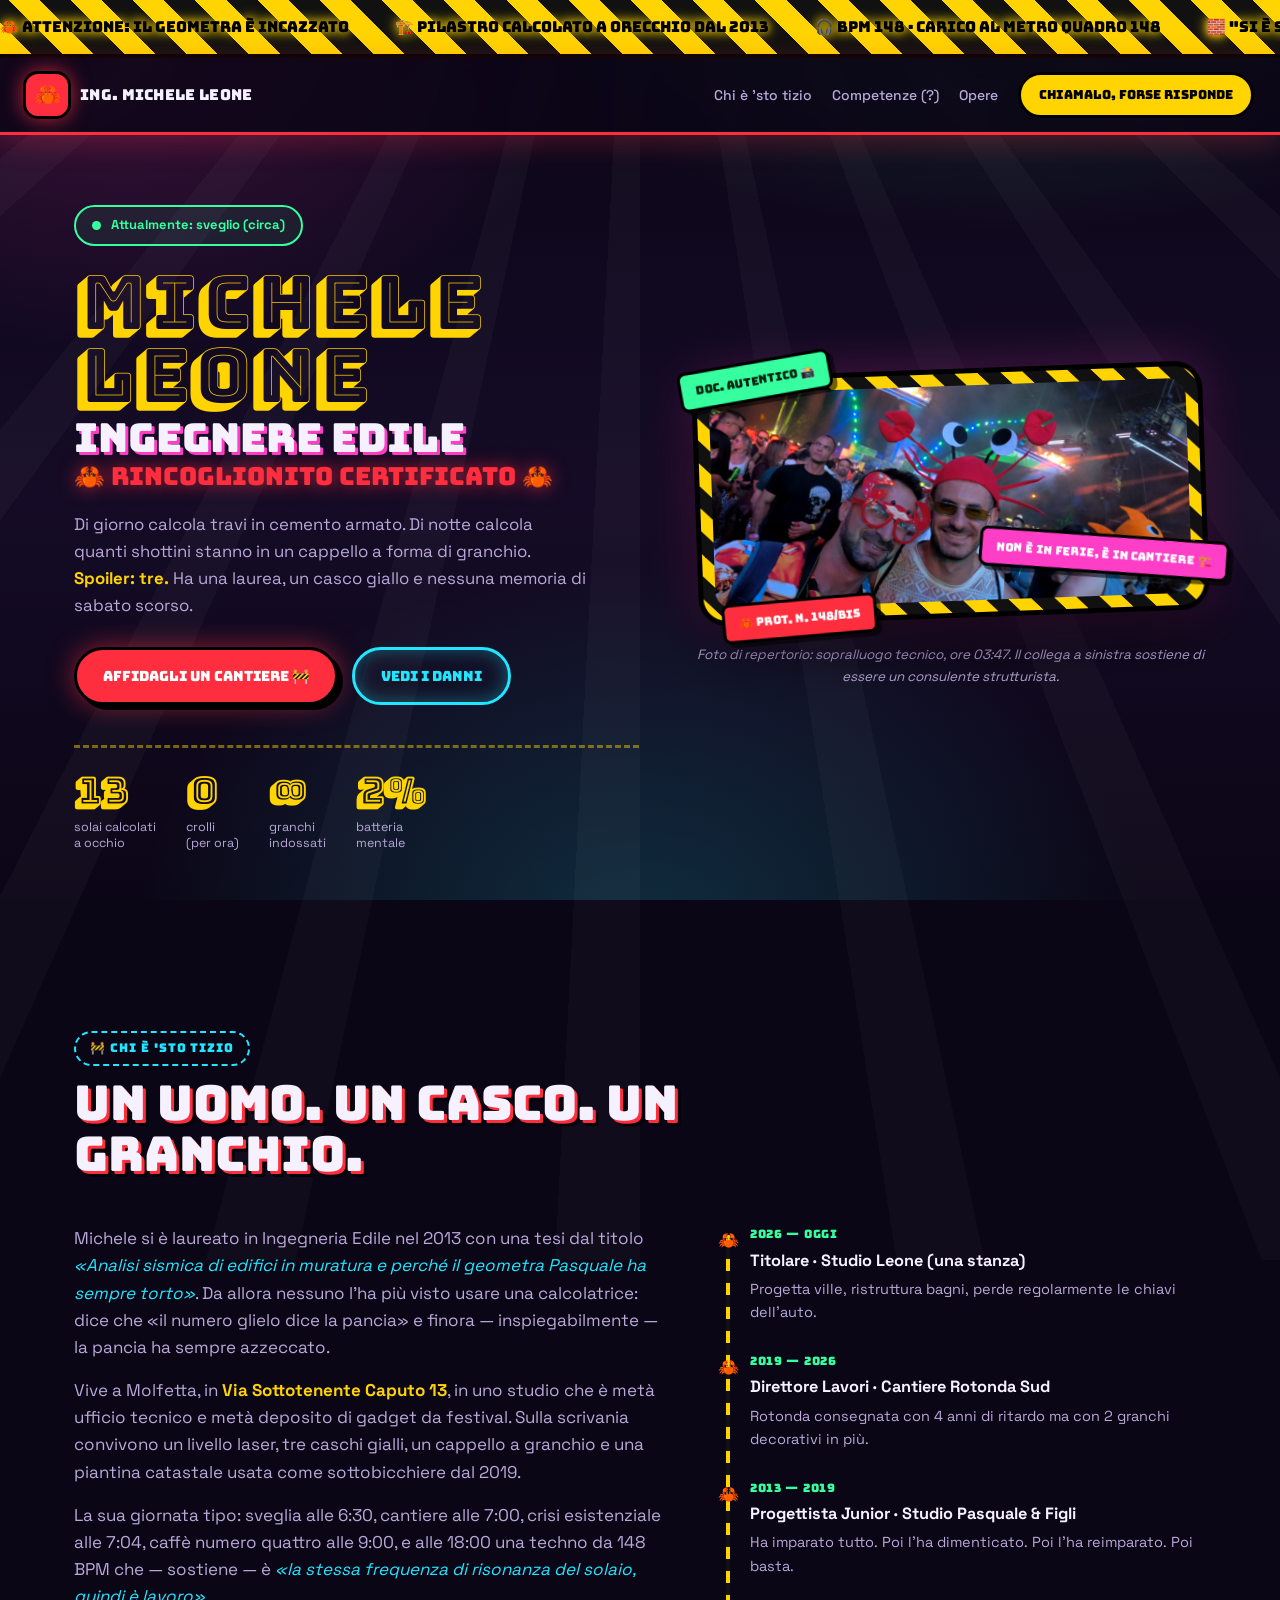
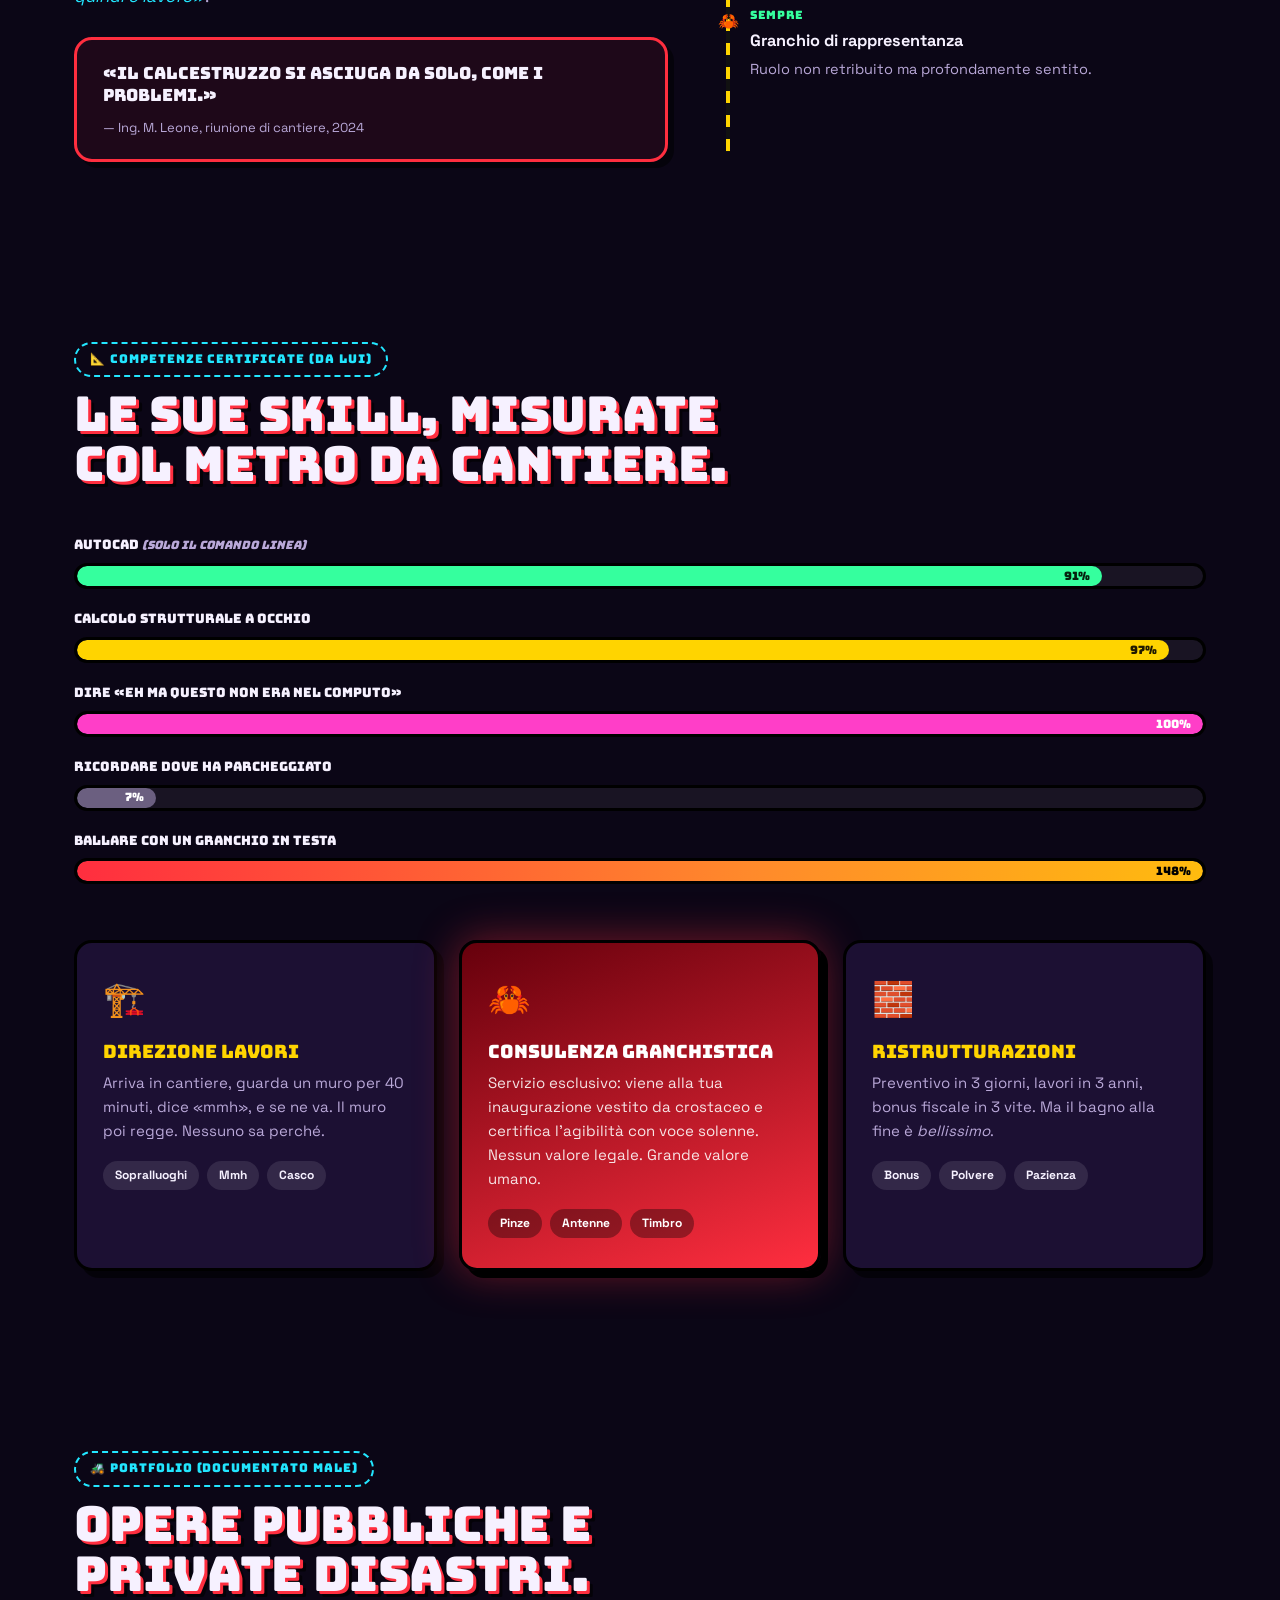
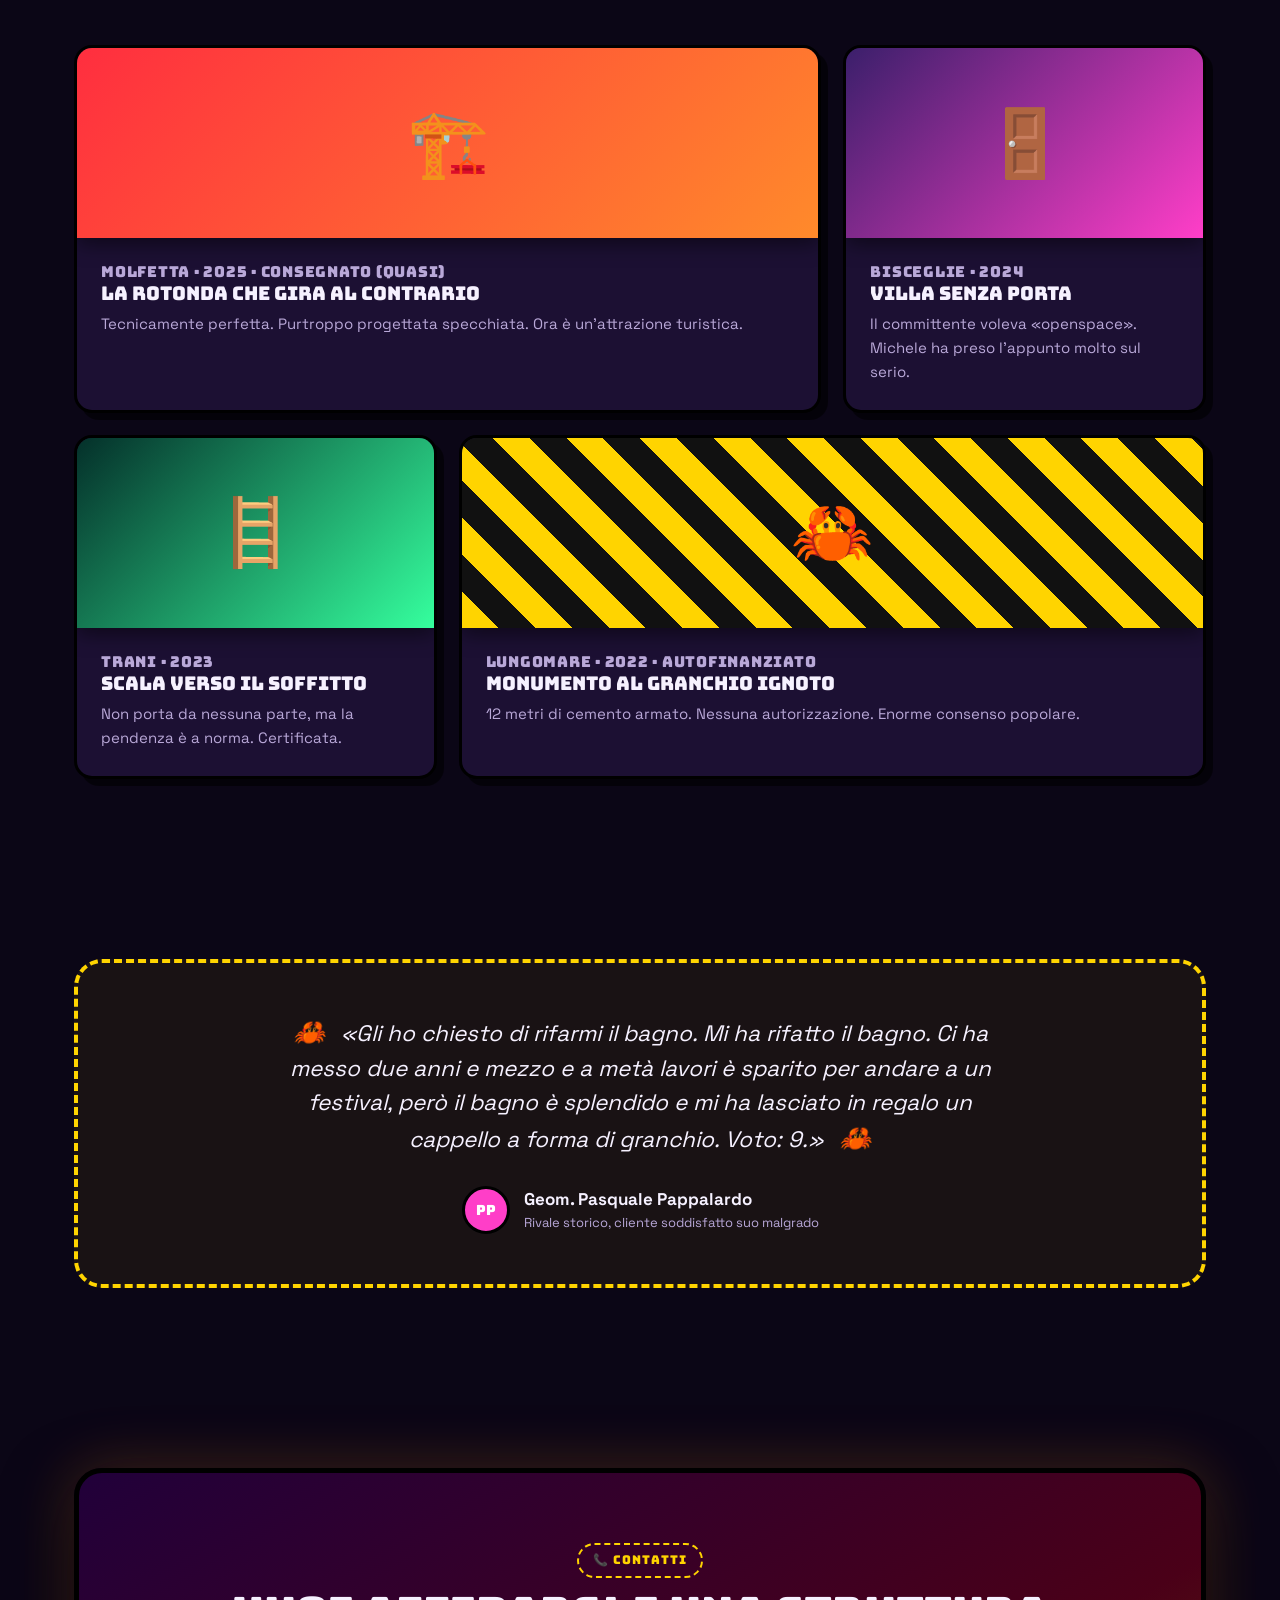
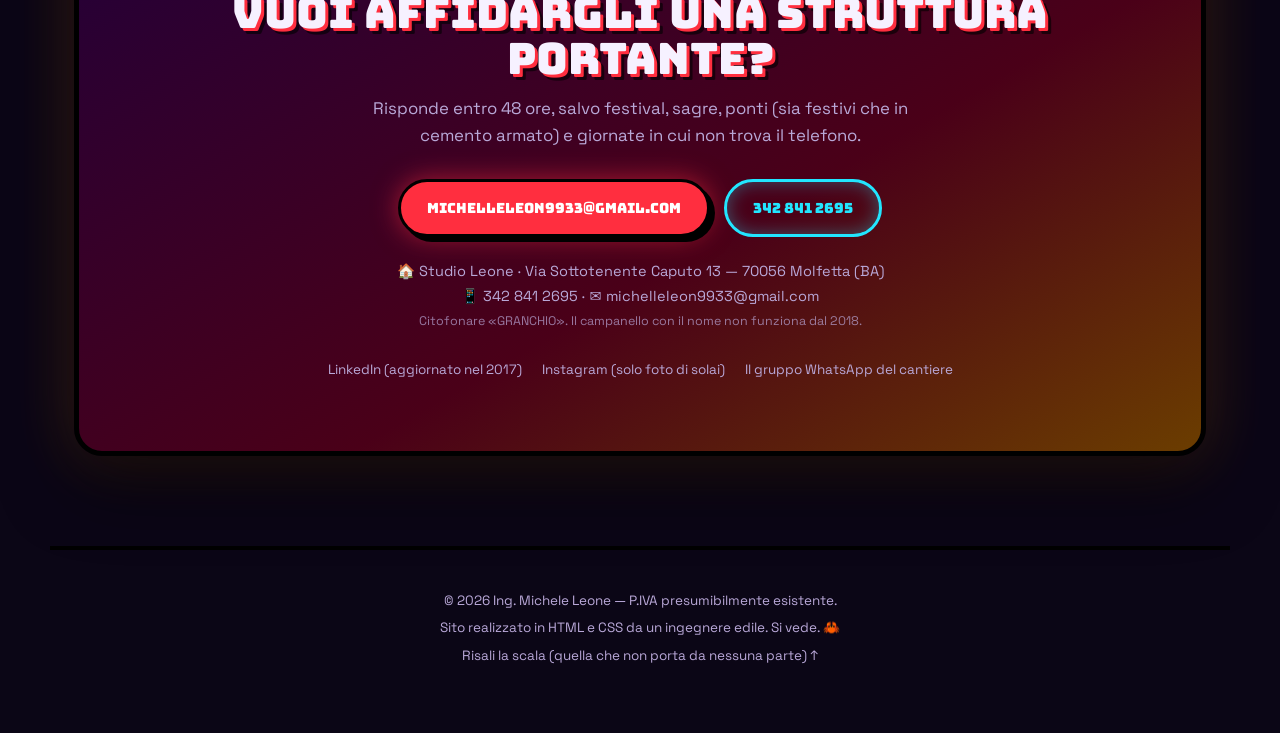
==== michele-leone-landing/index.html @ 8c514e47 "Add Michele Leone landing page" ====
<!DOCTYPE html>
<html lang="it">
<head>
  <meta charset="UTF-8" />
  <meta name="viewport" content="width=device-width, initial-scale=1.0" />
  <title>Ing. Michele Leone — Ingegnere Edile &amp; Granchio Certificato 🦀</title>
  <meta name="description" content="Michele Leone, ingegnere edile di Molfetta. Calcola solai, balla techno, indossa granchi. Non necessariamente in quest'ordine." />
  <link rel="preconnect" href="https://fonts.googleapis.com" />
  <link rel="preconnect" href="https://fonts.gstatic.com" crossorigin />
  <link href="https://fonts.googleapis.com/css2?family=Bungee+Shade&family=Bungee:wght@400&family=Space+Grotesk:wght@400;500;700&display=swap" rel="stylesheet" />
  <link rel="stylesheet" href="styles.css" />
</head>
<body>
  <div class="rave-lights" aria-hidden="true"></div>
  <div class="crab-rain" aria-hidden="true">
    <span>🦀</span><span>🦀</span><span>🦀</span><span>🦀</span><span>🦀</span>
    <span>🦀</span><span>🦀</span><span>🦀</span><span>🦀</span><span>🦀</span>
    <span>🦀</span><span>🦀</span><span>🦀</span><span>🦀</span><span>🦀</span>
    <span>🦀</span><span>🦀</span><span>🦀</span><span>🦀</span><span>🦀</span>
    <span>🦀</span><span>🦀</span><span>🦀</span><span>🦀</span><span>🦀</span>
    <span>🦀</span><span>🦀</span><span>🦀</span><span>🦀</span><span>🦀</span>
    <span>🦀</span><span>🦀</span><span>🦀</span><span>🦀</span><span>🦀</span>
    <span>🦀</span><span>🦀</span><span>🦀</span><span>🦀</span><span>🦀</span>
  </div>

  <div class="ticker" aria-hidden="true">
    <div class="ticker-track">
      <span>🦀 ATTENZIONE: IL GEOMETRA È INCAZZATO</span>
      <span>🏗️ PILASTRO CALCOLATO A ORECCHIO DAL 2013</span>
      <span>🎧 BPM 148 · CARICO AL METRO QUADRO 148</span>
      <span>🧱 "SI È SEMPRE FATTO COSÌ" — CIT.</span>
      <span>🦀 ATTENZIONE: IL GEOMETRA È INCAZZATO</span>
      <span>🏗️ PILASTRO CALCOLATO A ORECCHIO DAL 2013</span>
      <span>🎧 BPM 148 · CARICO AL METRO QUADRO 148</span>
      <span>🧱 "SI È SEMPRE FATTO COSÌ" — CIT.</span>
    </div>
  </div>

  <header class="site-header">
    <a class="brand" href="#top">
      <span class="brand-mark">🦀</span>
      <span class="brand-name">Ing. Michele Leone</span>
    </a>
    <nav class="nav" aria-label="Navigazione principale">
      <a href="#about">Chi è 'sto tizio</a>
      <a href="#skills">Competenze (?)</a>
      <a href="#work">Opere</a>
      <a href="#contact" class="nav-cta">Chiamalo, forse risponde</a>
    </nav>
  </header>

  <main id="top">
    <!-- HERO -->
    <section class="hero">
      <div class="hero-copy">
        <p class="eyebrow"><span class="dot"></span> Attualmente: sveglio (circa)</p>
        <h1>
          <span class="line-1">Michele Leone</span>
          <span class="line-2">Ingegnere Edile</span>
          <span class="line-3">🦀 Rincoglionito Certificato 🦀</span>
        </h1>
        <p class="lead">
          Di giorno calcola travi in cemento armato. Di notte calcola quanti
          shottini stanno in un cappello a forma di granchio.
          <strong>Spoiler: tre.</strong> Ha una laurea, un casco giallo e
          nessuna memoria di sabato scorso.
        </p>
        <div class="hero-actions">
          <a class="btn btn-primary" href="#contact">Affidagli un cantiere 🚧</a>
          <a class="btn btn-ghost" href="#work">Vedi i danni</a>
        </div>

        <ul class="stats">
          <li><strong>13</strong><span>solai calcolati<br />a occhio</span></li>
          <li><strong>0</strong><span>crolli<br />(per ora)</span></li>
          <li><strong>∞</strong><span>granchi<br />indossati</span></li>
          <li><strong>2%</strong><span>batteria<br />mentale</span></li>
        </ul>
      </div>

      <figure class="hero-photo">
        <div class="photo-frame">
          <img src="img/michele-granchio.jpg"
               alt="Michele Leone a un festival con un cappello a forma di granchio rosso in testa, accanto a un amico con occhiali-granchio" />
          <span class="sticker sticker--1">DOC. AUTENTICO 📸</span>
          <span class="sticker sticker--2">NON È IN FERIE, È IN CANTIERE 🏗️</span>
          <span class="sticker sticker--3">🦀 PROT. N. 148/BIS</span>
        </div>
        <figcaption>
          Foto di repertorio: sopralluogo tecnico, ore 03:47.
          Il collega a sinistra sostiene di essere un consulente strutturista.
        </figcaption>
      </figure>
    </section>

    <!-- ABOUT -->
    <section id="about" class="section about">
      <div class="section-head">
        <p class="kicker">🚧 Chi è 'sto tizio</p>
        <h2>Un uomo. Un casco. Un granchio.</h2>
      </div>
      <div class="about-grid">
        <div class="about-text">
          <p>
            Michele si è laureato in Ingegneria Edile nel 2013 con una tesi dal
            titolo <em>«Analisi sismica di edifici in muratura e perché il
            geometra Pasquale ha sempre torto»</em>. Da allora nessuno l'ha più
            visto usare una calcolatrice: dice che «il numero glielo dice la
            pancia» e finora — inspiegabilmente — la pancia ha sempre azzeccato.
          </p>
          <p>
            Vive a Molfetta, in <strong>Via Sottotenente Caputo 13</strong>,
            in uno studio che è metà ufficio tecnico e metà deposito di gadget
            da festival. Sulla scrivania convivono un livello laser, tre caschi
            gialli, un cappello a granchio e una piantina catastale usata come
            sottobicchiere dal 2019.
          </p>
          <p>
            La sua giornata tipo: sveglia alle 6:30, cantiere alle 7:00,
            crisi esistenziale alle 7:04, caffè numero quattro alle 9:00,
            e alle 18:00 una techno da 148 BPM che — sostiene — è
            <em>«la stessa frequenza di risonanza del solaio, quindi è lavoro»</em>.
          </p>
          <blockquote>
            «Il calcestruzzo si asciuga da solo, come i problemi.»
            <cite>— Ing. M. Leone, riunione di cantiere, 2024</cite>
          </blockquote>
        </div>

        <ul class="timeline">
          <li>
            <span class="year">2026 — oggi</span>
            <strong>Titolare · Studio Leone (una stanza)</strong>
            <p>Progetta ville, ristruttura bagni, perde regolarmente le chiavi dell'auto.</p>
          </li>
          <li>
            <span class="year">2019 — 2026</span>
            <strong>Direttore Lavori · Cantiere Rotonda Sud</strong>
            <p>Rotonda consegnata con 4 anni di ritardo ma con 2 granchi decorativi in più.</p>
          </li>
          <li>
            <span class="year">2013 — 2019</span>
            <strong>Progettista Junior · Studio Pasquale &amp; Figli</strong>
            <p>Ha imparato tutto. Poi l'ha dimenticato. Poi l'ha reimparato. Poi basta.</p>
          </li>
          <li>
            <span class="year">Sempre</span>
            <strong>Granchio di rappresentanza</strong>
            <p>Ruolo non retribuito ma profondamente sentito.</p>
          </li>
        </ul>
      </div>
    </section>

    <!-- SKILLS -->
    <section id="skills" class="section skills">
      <div class="section-head">
        <p class="kicker">📐 Competenze certificate (da lui)</p>
        <h2>Le sue skill, misurate col metro da cantiere.</h2>
      </div>

      <ul class="bars">
        <li>
          <span class="bar-label">AutoCAD <em>(solo il comando LINEA)</em></span>
          <div class="bar"><div class="fill" style="--w: 91%"><span>91%</span></div></div>
        </li>
        <li>
          <span class="bar-label">Calcolo strutturale a occhio</span>
          <div class="bar"><div class="fill fill--amber" style="--w: 97%"><span>97%</span></div></div>
        </li>
        <li>
          <span class="bar-label">Dire «eh ma questo non era nel computo»</span>
          <div class="bar"><div class="fill fill--pink" style="--w: 100%"><span>100%</span></div></div>
        </li>
        <li>
          <span class="bar-label">Ricordare dove ha parcheggiato</span>
          <div class="bar"><div class="fill fill--grey" style="--w: 7%"><span>7%</span></div></div>
        </li>
        <li>
          <span class="bar-label">Ballare con un granchio in testa</span>
          <div class="bar"><div class="fill fill--rainbow" style="--w: 148%"><span>148%</span></div></div>
        </li>
      </ul>

      <div class="cards">
        <article class="card">
          <div class="card-icon">🏗️</div>
          <h3>Direzione Lavori</h3>
          <p>
            Arriva in cantiere, guarda un muro per 40 minuti, dice «mmh»,
            e se ne va. Il muro poi regge. Nessuno sa perché.
          </p>
          <ul class="tags"><li>Sopralluoghi</li><li>Mmh</li><li>Casco</li></ul>
        </article>
        <article class="card card--featured">
          <div class="card-icon">🦀</div>
          <h3>Consulenza Granchistica</h3>
          <p>
            Servizio esclusivo: viene alla tua inaugurazione vestito da
            crostaceo e certifica l'agibilità con voce solenne.
            Nessun valore legale. Grande valore umano.
          </p>
          <ul class="tags"><li>Pinze</li><li>Antenne</li><li>Timbro</li></ul>
        </article>
        <article class="card">
          <div class="card-icon">🧱</div>
          <h3>Ristrutturazioni</h3>
          <p>
            Preventivo in 3 giorni, lavori in 3 anni, bonus fiscale in
            3 vite. Ma il bagno alla fine è <em>bellissimo</em>.
          </p>
          <ul class="tags"><li>Bonus</li><li>Polvere</li><li>Pazienza</li></ul>
        </article>
      </div>
    </section>

    <!-- WORK -->
    <section id="work" class="section work">
      <div class="section-head">
        <p class="kicker">🚜 Portfolio (documentato male)</p>
        <h2>Opere pubbliche e private disastri.</h2>
      </div>
      <div class="work-grid">
        <article class="work-item work-item--wide">
          <div class="work-thumb thumb-a" aria-hidden="true"><span>🏗️</span></div>
          <div class="work-body">
            <p class="work-meta">Molfetta · 2025 · consegnato (quasi)</p>
            <h3>La Rotonda Che Gira Al Contrario</h3>
            <p>Tecnicamente perfetta. Purtroppo progettata specchiata. Ora è un'attrazione turistica.</p>
          </div>
        </article>
        <article class="work-item">
          <div class="work-thumb thumb-b" aria-hidden="true"><span>🚪</span></div>
          <div class="work-body">
            <p class="work-meta">Bisceglie · 2024</p>
            <h3>Villa Senza Porta</h3>
            <p>Il committente voleva «openspace». Michele ha preso l'appunto molto sul serio.</p>
          </div>
        </article>
        <article class="work-item">
          <div class="work-thumb thumb-c" aria-hidden="true"><span>🪜</span></div>
          <div class="work-body">
            <p class="work-meta">Trani · 2023</p>
            <h3>Scala Verso il Soffitto</h3>
            <p>Non porta da nessuna parte, ma la pendenza è a norma. Certificata.</p>
          </div>
        </article>
        <article class="work-item work-item--wide">
          <div class="work-thumb thumb-d" aria-hidden="true"><span>🦀</span></div>
          <div class="work-body">
            <p class="work-meta">Lungomare · 2022 · autofinanziato</p>
            <h3>Monumento al Granchio Ignoto</h3>
            <p>12 metri di cemento armato. Nessuna autorizzazione. Enorme consenso popolare.</p>
          </div>
        </article>
      </div>
    </section>

    <!-- TESTIMONIAL -->
    <section class="section testimonial">
      <figure>
        <blockquote>
          «Gli ho chiesto di rifarmi il bagno. Mi ha rifatto il bagno.
          Ci ha messo due anni e mezzo e a metà lavori è sparito per andare
          a un festival, però il bagno è splendido e mi ha lasciato in
          regalo un cappello a forma di granchio. Voto: 9.»
        </blockquote>
        <figcaption>
          <span class="avatar">PP</span>
          <span>
            <strong>Geom. Pasquale Pappalardo</strong>
            <small>Rivale storico, cliente soddisfatto suo malgrado</small>
          </span>
        </figcaption>
      </figure>
    </section>

    <!-- CONTACT -->
    <section id="contact" class="section contact">
      <div class="contact-inner">
        <p class="kicker">📞 Contatti</p>
        <h2>Vuoi affidargli una struttura portante?</h2>
        <p class="lead">
          Risponde entro 48 ore, salvo festival, sagre, ponti (sia festivi
          che in cemento armato) e giornate in cui non trova il telefono.
        </p>
        <div class="contact-actions">
          <a class="btn btn-primary" href="mailto:michelleleon9933@gmail.com">michelleleon9933@gmail.com</a>
          <a class="btn btn-ghost" href="tel:+393428412695">342 841 2695</a>
        </div>
        <address class="contact-address">
          🏠 Studio Leone · Via Sottotenente Caputo 13 — 70056 Molfetta (BA)<br />
          📱 342 841 2695 · ✉️ michelleleon9933@gmail.com<br />
          <small>Citofonare «GRANCHIO». Il campanello con il nome non funziona dal 2018.</small>
        </address>
        <ul class="socials">
          <li><a href="#">LinkedIn (aggiornato nel 2017)</a></li>
          <li><a href="#">Instagram (solo foto di solai)</a></li>
          <li><a href="#">Il gruppo WhatsApp del cantiere</a></li>
        </ul>
      </div>
    </section>
  </main>

  <footer class="site-footer">
    <p>© 2026 Ing. Michele Leone — P.IVA presumibilmente esistente.</p>
    <p>Sito realizzato in HTML e CSS da un ingegnere edile. Si vede. 🦀</p>
    <p><a href="#top">Risali la scala (quella che non porta da nessuna parte) ↑</a></p>
  </footer>
</body>
</html>
---- michele-leone-landing/styles.css ----
/* =========================================================
   TEMA: "CANTIERE RAVE" 🦀🏗️
   Nastro segnaletico + laser da festival + granchi.
   ========================================================= */

:root {
  --night: #0b0616;
  --night-2: #150b26;
  --panel: #1c1033;
  --text: #f6f1ff;
  --text-soft: #b9a8d8;

  --crab: #ff2e3f;
  --hazard: #ffd400;
  --neon-green: #35ff9e;
  --neon-cyan: #22e6ff;
  --neon-pink: #ff3ec8;
  --orange: #ff8a2b;

  --radius-s: 10px;
  --radius-m: 18px;
  --radius-l: 28px;
  --maxw: 1180px;

  --font-display: "Bungee", "Impact", sans-serif;
  --font-shade: "Bungee Shade", "Impact", sans-serif;
  --font-body: "Space Grotesk", system-ui, sans-serif;
}

*, *::before, *::after { box-sizing: border-box; }

html { scroll-behavior: smooth; }

body {
  margin: 0;
  background: var(--night);
  color: var(--text);
  font-family: var(--font-body);
  font-size: 17px;
  line-height: 1.6;
  overflow-x: hidden;
}

img { display: block; max-width: 100%; }
ul { list-style: none; margin: 0; padding: 0; }
a { color: inherit; text-decoration: none; }

h1, h2, h3 {
  font-family: var(--font-display);
  font-weight: 400;
  line-height: 1.05;
  margin: 0;
  text-transform: uppercase;
}

:focus-visible { outline: 3px dashed var(--hazard); outline-offset: 4px; }

/* ---------- Laser da festival ---------- */
.rave-lights {
  position: fixed;
  inset: 0;
  z-index: -2;
  background:
    radial-gradient(900px 520px at 78% -10%, rgba(53, 255, 158, 0.20), transparent 62%),
    radial-gradient(760px 520px at 10% 4%, rgba(255, 62, 200, 0.20), transparent 60%),
    radial-gradient(820px 620px at 50% 105%, rgba(34, 230, 255, 0.18), transparent 62%),
    linear-gradient(180deg, #0b0616, #150b26 55%, #0b0616);
  animation: discoteca 9s ease-in-out infinite alternate;
}

.rave-lights::after {
  content: "";
  position: absolute;
  inset: -40%;
  background: repeating-conic-gradient(
    from 0deg at 50% 0%,
    rgba(255, 255, 255, 0.05) 0deg 3deg,
    transparent 3deg 12deg
  );
  animation: spot 24s linear infinite;
  opacity: 0.55;
}

@keyframes discoteca {
  0%   { filter: hue-rotate(0deg) saturate(1); }
  100% { filter: hue-rotate(45deg) saturate(1.35); }
}
@keyframes spot {
  to { transform: rotate(360deg); }
}

/* ---------- DILUVIO DI GRANCHI ---------- */
.crab-rain {
  position: fixed;
  inset: 0;
  z-index: 999;
  overflow: hidden;
  pointer-events: none;
}
.crab-rain span {
  position: absolute;
  top: -14vh;
  font-size: 30px;
  filter: drop-shadow(0 3px 6px rgba(0, 0, 0, 0.5));
  animation: cade linear infinite;
}

.crab-rain span:nth-child(1)  { left:  1%; font-size: 34px; animation-duration:  8s; animation-delay:  -1s; }
.crab-rain span:nth-child(2)  { left:  4%; font-size: 18px; animation-duration: 14s; animation-delay:  -6s; }
.crab-rain span:nth-child(3)  { left:  7%; font-size: 26px; animation-duration: 10s; animation-delay:  -3s; }
.crab-rain span:nth-child(4)  { left: 10%; font-size: 40px; animation-duration:  7s; animation-delay:  -9s; }
.crab-rain span:nth-child(5)  { left: 13%; font-size: 20px; animation-duration: 16s; animation-delay:  -2s; }
.crab-rain span:nth-child(6)  { left: 16%; font-size: 30px; animation-duration:  9s; animation-delay: -11s; }
.crab-rain span:nth-child(7)  { left: 19%; font-size: 24px; animation-duration: 12s; animation-delay:  -5s; }
.crab-rain span:nth-child(8)  { left: 22%; font-size: 36px; animation-duration:  8s; animation-delay: -14s; }
.crab-rain span:nth-child(9)  { left: 25%; font-size: 16px; animation-duration: 18s; animation-delay:  -7s; }
.crab-rain span:nth-child(10) { left: 28%; font-size: 28px; animation-duration: 11s; animation-delay:  -4s; }
.crab-rain span:nth-child(11) { left: 31%; font-size: 44px; animation-duration:  6s; animation-delay: -13s; }
.crab-rain span:nth-child(12) { left: 34%; font-size: 22px; animation-duration: 15s; animation-delay:  -8s; }
.crab-rain span:nth-child(13) { left: 37%; font-size: 32px; animation-duration:  9s; animation-delay:  -2s; }
.crab-rain span:nth-child(14) { left: 40%; font-size: 18px; animation-duration: 17s; animation-delay: -10s; }
.crab-rain span:nth-child(15) { left: 43%; font-size: 26px; animation-duration: 10s; animation-delay:  -6s; }
.crab-rain span:nth-child(16) { left: 46%; font-size: 38px; animation-duration:  7s; animation-delay: -12s; }
.crab-rain span:nth-child(17) { left: 49%; font-size: 20px; animation-duration: 13s; animation-delay:  -1s; }
.crab-rain span:nth-child(18) { left: 52%; font-size: 30px; animation-duration:  8s; animation-delay:  -9s; }
.crab-rain span:nth-child(19) { left: 55%; font-size: 24px; animation-duration: 16s; animation-delay:  -3s; }
.crab-rain span:nth-child(20) { left: 58%; font-size: 42px; animation-duration:  6s; animation-delay: -15s; }
.crab-rain span:nth-child(21) { left: 61%; font-size: 16px; animation-duration: 19s; animation-delay:  -5s; }
.crab-rain span:nth-child(22) { left: 64%; font-size: 28px; animation-duration: 11s; animation-delay: -11s; }
.crab-rain span:nth-child(23) { left: 67%; font-size: 34px; animation-duration:  9s; animation-delay:  -2s; }
.crab-rain span:nth-child(24) { left: 70%; font-size: 20px; animation-duration: 14s; animation-delay:  -8s; }
.crab-rain span:nth-child(25) { left: 73%; font-size: 30px; animation-duration:  7s; animation-delay:  -4s; }
.crab-rain span:nth-child(26) { left: 76%; font-size: 24px; animation-duration: 12s; animation-delay: -13s; }
.crab-rain span:nth-child(27) { left: 79%; font-size: 46px; animation-duration:  6s; animation-delay:  -7s; }
.crab-rain span:nth-child(28) { left: 82%; font-size: 18px; animation-duration: 15s; animation-delay:  -1s; }
.crab-rain span:nth-child(29) { left: 85%; font-size: 32px; animation-duration: 10s; animation-delay: -10s; }
.crab-rain span:nth-child(30) { left: 88%; font-size: 22px; animation-duration: 17s; animation-delay:  -6s; }
.crab-rain span:nth-child(31) { left: 91%; font-size: 36px; animation-duration:  8s; animation-delay:  -3s; }
.crab-rain span:nth-child(32) { left: 94%; font-size: 26px; animation-duration: 13s; animation-delay: -12s; }
.crab-rain span:nth-child(33) { left: 97%; font-size: 30px; animation-duration:  9s; animation-delay:  -5s; }
.crab-rain span:nth-child(34) { left:  2%; font-size: 22px; animation-duration: 12s; animation-delay:  -8s; }
.crab-rain span:nth-child(35) { left: 20%; font-size: 28px; animation-duration: 14s; animation-delay: -14s; }
.crab-rain span:nth-child(36) { left: 38%; font-size: 40px; animation-duration:  7s; animation-delay:  -4s; }
.crab-rain span:nth-child(37) { left: 56%; font-size: 18px; animation-duration: 16s; animation-delay:  -9s; }
.crab-rain span:nth-child(38) { left: 74%; font-size: 34px; animation-duration:  9s; animation-delay:  -2s; }
.crab-rain span:nth-child(39) { left: 90%; font-size: 24px; animation-duration: 11s; animation-delay: -15s; }
.crab-rain span:nth-child(40) { left: 66%; font-size: 44px; animation-duration:  6s; animation-delay:  -6s; }

/* i granchi piccoli cadono più "lontani": meno opachi */
.crab-rain span:nth-child(3n)   { opacity: 0.55; }
.crab-rain span:nth-child(4n+1) { opacity: 0.8; }

@keyframes cade {
  0%   { transform: translateY(0) translateX(0) rotate(0deg); }
  50%  { transform: translateY(60vh) translateX(26px) rotate(400deg); }
  100% { transform: translateY(130vh) translateX(-18px) rotate(800deg); }
}

/* ---------- Ticker nastro da cantiere ---------- */
.ticker {
  overflow: hidden;
  padding: 9px 0;
  background: repeating-linear-gradient(
    45deg, var(--hazard) 0 22px, #111 22px 44px
  );
  border-bottom: 4px solid #000;
}

.ticker-track {
  display: flex;
  gap: 46px;
  width: max-content;
  padding: 6px 0;
  font-family: var(--font-display);
  font-size: 15px;
  color: #000;
  text-shadow: 0 0 8px var(--hazard), 0 0 14px var(--hazard);
  animation: scorri 22s linear infinite;
}

@keyframes scorri {
  from { transform: translateX(0); }
  to   { transform: translateX(-50%); }
}

/* ---------- Header ---------- */
.site-header {
  position: sticky;
  top: 0;
  z-index: 50;
  display: flex;
  align-items: center;
  justify-content: space-between;
  gap: 20px;
  padding: 14px 26px;
  background: rgba(11, 6, 22, 0.82);
  backdrop-filter: blur(10px);
  border-bottom: 3px solid var(--crab);
  box-shadow: 0 6px 30px rgba(255, 46, 63, 0.28);
}

.brand { display: flex; align-items: center; gap: 12px; }

.brand-mark {
  display: grid;
  place-items: center;
  width: 42px;
  height: 42px;
  border-radius: 12px;
  background: var(--crab);
  font-size: 22px;
  box-shadow: 0 0 0 3px #000, 0 0 22px var(--crab);
  animation: balla 1.2s ease-in-out infinite;
}

@keyframes balla {
  0%, 100% { transform: rotate(-9deg) scale(1); }
  50%      { transform: rotate(9deg) scale(1.12); }
}

.brand-name {
  font-family: var(--font-display);
  font-size: 15px;
  letter-spacing: 0.02em;
  text-transform: uppercase;
}

.nav { display: flex; align-items: center; gap: 20px; font-size: 14px; font-weight: 500; }
.nav a { color: var(--text-soft); transition: color 0.2s, text-shadow 0.2s; }
.nav a:hover { color: var(--neon-green); text-shadow: 0 0 12px var(--neon-green); }

.nav-cta {
  padding: 10px 18px;
  border: 3px solid #000;
  border-radius: 999px;
  background: var(--hazard);
  color: #000 !important;
  font-family: var(--font-display);
  font-size: 12.5px;
  text-transform: uppercase;
  transition: transform 0.15s;
}
.nav-cta:hover { transform: rotate(-2deg) scale(1.06); text-shadow: none; }

/* ---------- Layout ---------- */
.section {
  position: relative;
  max-width: var(--maxw);
  margin: 0 auto;
  padding: 90px 24px;
}

.section-head { max-width: 680px; margin-bottom: 46px; }

.kicker {
  display: inline-block;
  margin: 0 0 12px;
  padding: 6px 14px;
  border: 2px dashed var(--neon-cyan);
  border-radius: 999px;
  font-family: var(--font-display);
  font-size: 12px;
  letter-spacing: 0.08em;
  text-transform: uppercase;
  color: var(--neon-cyan);
}

.section h2 {
  font-size: clamp(1.9rem, 4.4vw, 3rem);
  text-shadow: 3px 3px 0 var(--crab), 6px 6px 0 rgba(0, 0, 0, 0.6);
}

.lead { color: var(--text-soft); font-size: 1.05rem; }
.lead strong { color: var(--hazard); }

/* ---------- Hero ---------- */
.hero {
  display: grid;
  grid-template-columns: 1.05fr 0.95fr;
  align-items: center;
  gap: 56px;
  max-width: var(--maxw);
  margin: 0 auto;
  padding: 70px 24px 90px;
}

.eyebrow {
  display: inline-flex;
  align-items: center;
  gap: 10px;
  margin: 0 0 20px;
  padding: 8px 16px;
  border: 2px solid var(--neon-green);
  border-radius: 999px;
  background: rgba(53, 255, 158, 0.08);
  font-size: 13px;
  font-weight: 700;
  color: var(--neon-green);
}

.dot {
  width: 9px;
  height: 9px;
  border-radius: 50%;
  background: var(--neon-green);
  animation: lampeggia 0.9s steps(2) infinite;
}
@keyframes lampeggia { 50% { opacity: 0.1; } }

.hero h1 { display: grid; gap: 4px; margin-bottom: 22px; }

.line-1 {
  font-family: var(--font-shade);
  font-size: clamp(2.4rem, 6.6vw, 4.6rem);
  color: var(--hazard);
  line-height: 1;
}
.line-2 {
  font-size: clamp(1.5rem, 3.6vw, 2.5rem);
  color: var(--text);
  text-shadow: 3px 3px 0 var(--neon-pink);
}
.line-3 {
  font-size: clamp(1rem, 2.4vw, 1.55rem);
  color: var(--crab);
  text-shadow: 0 0 18px rgba(255, 46, 63, 0.75);
  animation: tremore 2.6s ease-in-out infinite;
}
@keyframes tremore {
  0%, 100% { transform: rotate(-1.4deg); }
  50%      { transform: rotate(1.4deg); }
}

.hero .lead { max-width: 32rem; }

.hero-actions { display: flex; flex-wrap: wrap; gap: 14px; margin: 28px 0 40px; }

.btn {
  display: inline-block;
  padding: 15px 26px;
  border: 3px solid #000;
  border-radius: 999px;
  font-family: var(--font-display);
  font-size: 14px;
  text-transform: uppercase;
  transition: transform 0.15s, box-shadow 0.15s;
}

.btn-primary {
  background: var(--crab);
  color: #fff;
  box-shadow: 5px 5px 0 #000, 0 0 26px rgba(255, 46, 63, 0.55);
}
.btn-primary:hover { transform: translate(-3px, -3px) rotate(-2deg); box-shadow: 9px 9px 0 #000; }

.btn-ghost {
  background: transparent;
  border-color: var(--neon-cyan);
  color: var(--neon-cyan);
  box-shadow: 0 0 18px rgba(34, 230, 255, 0.35) inset;
}
.btn-ghost:hover { transform: translate(-3px, -3px) rotate(2deg); background: rgba(34, 230, 255, 0.12); }

.stats {
  display: flex;
  flex-wrap: wrap;
  gap: 30px;
  padding-top: 26px;
  border-top: 3px dashed rgba(255, 212, 0, 0.45);
}
.stats li { display: flex; flex-direction: column; }
.stats strong {
  font-family: var(--font-shade);
  font-size: 2.3rem;
  line-height: 1;
  color: var(--hazard);
}
.stats span { font-size: 12.5px; color: var(--text-soft); margin-top: 8px; line-height: 1.3; }

/* ---------- Foto ---------- */
.hero-photo { margin: 0; }

.photo-frame {
  position: relative;
  padding: 12px;
  border: 5px solid #000;
  border-radius: var(--radius-l);
  background: repeating-linear-gradient(45deg, var(--hazard) 0 16px, #111 16px 32px);
  box-shadow: 0 24px 60px rgba(0, 0, 0, 0.6), 0 0 50px rgba(255, 62, 200, 0.28);
  transform: rotate(-2deg);
  transition: transform 0.35s;
}
.photo-frame:hover { transform: rotate(1.5deg) scale(1.02); }

.photo-frame img {
  width: 100%;
  border-radius: var(--radius-m);
  filter: saturate(1.25) contrast(1.08);
}

.sticker {
  position: absolute;
  padding: 8px 14px;
  border: 3px solid #000;
  border-radius: 8px;
  font-family: var(--font-display);
  font-size: 11.5px;
  text-transform: uppercase;
  box-shadow: 4px 4px 0 rgba(0, 0, 0, 0.55);
}
.sticker--1 {
  top: -20px; left: -18px;
  background: var(--neon-green); color: #06210f;
  transform: rotate(-8deg);
}
.sticker--2 {
  bottom: 34px; right: -26px;
  background: var(--neon-pink); color: #fff;
  transform: rotate(6deg);
}
.sticker--3 {
  bottom: -20px; left: 18px;
  background: var(--crab); color: #fff;
  transform: rotate(-3deg);
}

.hero-photo figcaption {
  margin-top: 26px;
  font-size: 13.5px;
  font-style: italic;
  color: var(--text-soft);
  text-align: center;
}

/* ---------- About ---------- */
.about-grid { display: grid; grid-template-columns: 1.1fr 0.9fr; gap: 52px; }

.about-text p { color: var(--text-soft); margin: 0 0 16px; }
.about-text strong { color: var(--hazard); }
.about-text em { color: var(--neon-cyan); font-style: italic; }

.about-text blockquote {
  margin: 26px 0 0;
  padding: 22px 26px;
  border: 3px solid var(--crab);
  border-radius: var(--radius-m);
  background: rgba(255, 46, 63, 0.08);
  font-family: var(--font-display);
  font-size: 1.05rem;
  line-height: 1.35;
  text-transform: none;
  box-shadow: 6px 6px 0 rgba(0, 0, 0, 0.5);
}
.about-text cite {
  display: block;
  margin-top: 12px;
  font-family: var(--font-body);
  font-size: 13px;
  font-style: normal;
  color: var(--text-soft);
}

.timeline { position: relative; padding-left: 30px; }
.timeline::before {
  content: "";
  position: absolute;
  left: 6px; top: 10px; bottom: 10px;
  width: 4px;
  background: repeating-linear-gradient(180deg, var(--hazard) 0 12px, #111 12px 24px);
}
.timeline li { position: relative; padding-bottom: 28px; }
.timeline li:last-child { padding-bottom: 0; }
.timeline li::before {
  content: "🦀";
  position: absolute;
  left: -32px; top: 2px;
  font-size: 17px;
}
.timeline .year {
  display: block;
  font-family: var(--font-display);
  font-size: 11.5px;
  letter-spacing: 0.06em;
  color: var(--neon-green);
}
.timeline strong { display: block; margin-top: 4px; font-size: 1.02rem; color: var(--text); }
.timeline p { margin: 4px 0 0; color: var(--text-soft); font-size: 14.5px; }

/* ---------- Skill bars ---------- */
.bars { display: grid; gap: 20px; margin-bottom: 56px; }

.bar-label {
  display: block;
  margin-bottom: 7px;
  font-family: var(--font-display);
  font-size: 13px;
  text-transform: uppercase;
}
.bar-label em { color: var(--text-soft); font-size: 11.5px; }

.bar {
  height: 26px;
  border: 3px solid #000;
  border-radius: 999px;
  background: rgba(255, 255, 255, 0.06);
  overflow: hidden;
}

.fill {
  position: relative;
  display: flex;
  align-items: center;
  justify-content: flex-end;
  height: 100%;
  width: min(var(--w), 100%);
  padding-right: 12px;
  border-radius: 999px;
  background: var(--neon-green);
  color: #06210f;
  font-family: var(--font-display);
  font-size: 11.5px;
  animation: cresci 1.6s cubic-bezier(0.2, 1.1, 0.3, 1) both;
}
@keyframes cresci { from { width: 0; } }

.fill--amber   { background: var(--hazard); color: #201a00; }
.fill--pink    { background: var(--neon-pink); color: #fff; }
.fill--grey    { background: #6b5f80; color: #fff; }
.fill--rainbow {
  background: linear-gradient(90deg, var(--crab), var(--orange), var(--hazard), var(--neon-green), var(--neon-cyan), var(--neon-pink));
  background-size: 300% 100%;
  color: #000;
  animation: cresci 1.6s cubic-bezier(0.2, 1.1, 0.3, 1) both, arcobaleno 3s linear infinite;
}
@keyframes arcobaleno { to { background-position: 300% 0; } }

/* ---------- Cards ---------- */
.cards { display: grid; grid-template-columns: repeat(3, 1fr); gap: 22px; }

.card {
  padding: 30px 26px;
  border: 3px solid #000;
  border-radius: var(--radius-m);
  background: var(--panel);
  box-shadow: 7px 7px 0 rgba(0, 0, 0, 0.55);
  transition: transform 0.2s, box-shadow 0.2s;
}
.card:hover { transform: translate(-4px, -6px) rotate(-1deg); box-shadow: 12px 14px 0 rgba(0, 0, 0, 0.6); }

.card--featured {
  background: linear-gradient(160deg, #66000c, var(--crab));
  box-shadow: 7px 7px 0 #000, 0 0 44px rgba(255, 46, 63, 0.45);
}
.card--featured .tags li { background: rgba(0, 0, 0, 0.35); color: #fff; }

.card-icon { font-size: 34px; margin-bottom: 14px; }
.card h3 { font-size: 1.15rem; margin-bottom: 10px; color: var(--hazard); }
.card--featured h3 { color: #fff; }
.card p { margin: 0 0 18px; color: var(--text-soft); font-size: 15px; }
.card--featured p { color: rgba(255, 255, 255, 0.88); }

.tags { display: flex; flex-wrap: wrap; gap: 8px; }
.tags li {
  padding: 5px 12px;
  border-radius: 999px;
  background: rgba(255, 255, 255, 0.1);
  font-size: 12px;
  font-weight: 700;
}

/* ---------- Work ---------- */
.work-grid { display: grid; grid-template-columns: repeat(3, 1fr); gap: 22px; }

.work-item {
  overflow: hidden;
  border: 3px solid #000;
  border-radius: var(--radius-m);
  background: var(--panel);
  box-shadow: 7px 7px 0 rgba(0, 0, 0, 0.55);
  transition: transform 0.2s;
}
.work-item:hover { transform: translateY(-7px) rotate(1deg); }
.work-item--wide { grid-column: span 2; }

.work-thumb {
  display: grid;
  place-items: center;
  height: 190px;
  font-size: 66px;
  filter: drop-shadow(0 6px 10px rgba(0, 0, 0, 0.5));
}
.work-thumb span { animation: balla 2.4s ease-in-out infinite; }

.thumb-a { background: linear-gradient(135deg, var(--crab), var(--orange)); }
.thumb-b { background: linear-gradient(135deg, #3b1f6b, var(--neon-pink)); }
.thumb-c { background: linear-gradient(135deg, #04302a, var(--neon-green)); }
.thumb-d { background: repeating-linear-gradient(45deg, var(--hazard) 0 26px, #111 26px 52px); }

.work-body { padding: 22px 24px 26px; }
.work-meta {
  margin: 0 0 6px;
  font-family: var(--font-display);
  font-size: 11px;
  letter-spacing: 0.05em;
  color: var(--neon-cyan);
}
.work-body h3 { font-size: 1.18rem; margin-bottom: 8px; }
.work-body p { margin: 0; color: var(--text-soft); font-size: 15px; }

/* ---------- Testimonial ---------- */
.testimonial figure {
  margin: 0;
  padding: 50px clamp(24px, 6vw, 66px);
  border: 4px dashed var(--hazard);
  border-radius: var(--radius-l);
  background: rgba(255, 212, 0, 0.06);
  text-align: center;
}

.testimonial blockquote {
  position: relative;
  margin: 0 auto 28px;
  max-width: 46rem;
  font-size: clamp(1.05rem, 2.2vw, 1.4rem);
  line-height: 1.5;
  font-style: italic;
}
.testimonial blockquote::before,
.testimonial blockquote::after { content: "🦀"; font-size: 26px; }
.testimonial blockquote::before { margin-right: 10px; }
.testimonial blockquote::after { margin-left: 10px; }

.testimonial figcaption {
  display: flex;
  align-items: center;
  justify-content: center;
  gap: 14px;
  text-align: left;
}
.testimonial figcaption small { display: block; color: var(--text-soft); font-size: 13px; }

.avatar {
  display: grid;
  place-items: center;
  width: 48px;
  height: 48px;
  border: 3px solid #000;
  border-radius: 50%;
  background: var(--neon-pink);
  font-family: var(--font-display);
  font-size: 14px;
  color: #fff;
}

/* ---------- Contact ---------- */
.contact-inner {
  padding: clamp(36px, 6vw, 70px);
  border: 5px solid #000;
  border-radius: var(--radius-l);
  background: linear-gradient(150deg, #21003a, #4a0018 60%, #6b3d00);
  box-shadow: 0 26px 70px rgba(0, 0, 0, 0.6), 0 0 60px rgba(255, 138, 43, 0.25);
  text-align: center;
}
.contact-inner .kicker { border-color: var(--hazard); color: var(--hazard); }
.contact-inner h2 { font-size: clamp(1.7rem, 4.2vw, 2.7rem); margin-bottom: 14px; }
.contact-inner .lead { max-width: 36rem; margin: 0 auto; }

.contact-actions {
  display: flex;
  flex-wrap: wrap;
  justify-content: center;
  gap: 14px;
  margin: 30px 0 22px;
}

.contact-address {
  display: block;
  margin: 0 0 26px;
  font-style: normal;
  font-size: 14.5px;
  color: var(--text-soft);
  line-height: 1.7;
}
.contact-address small { color: rgba(185, 168, 216, 0.7); font-size: 12.5px; }

.socials { display: flex; flex-wrap: wrap; justify-content: center; gap: 20px; font-size: 13.5px; }
.socials a {
  color: var(--text-soft);
  border-bottom: 2px dotted transparent;
  transition: color 0.2s, border-color 0.2s;
}
.socials a:hover { color: var(--neon-green); border-bottom-color: var(--neon-green); }

/* ---------- Footer ---------- */
.site-footer {
  max-width: var(--maxw);
  margin: 0 auto;
  padding: 34px 24px 60px;
  border-top: 4px solid #000;
  color: var(--text-soft);
  font-size: 13.5px;
  text-align: center;
}
.site-footer p { margin: 6px 0; }
.site-footer a:hover { color: var(--hazard); }

/* ---------- Responsive ---------- */
@media (max-width: 980px) {
  .hero { grid-template-columns: 1fr; gap: 52px; padding-top: 48px; }
  .hero-photo { max-width: 520px; margin: 0 auto; }
  .about-grid { grid-template-columns: 1fr; gap: 40px; }
  .cards { grid-template-columns: 1fr; }
  .work-grid { grid-template-columns: repeat(2, 1fr); }
  .work-item--wide { grid-column: span 2; }
}

@media (max-width: 640px) {
  body { font-size: 16px; }
  .nav a:not(.nav-cta) { display: none; }
  .section { padding: 64px 18px; }
  .hero { padding: 36px 18px 66px; }
  .stats { gap: 20px; }
  .stats strong { font-size: 1.8rem; }
  .work-grid { grid-template-columns: 1fr; }
  .work-item--wide { grid-column: span 1; }
  .sticker--2 { right: -8px; }
  .crab-rain span:nth-child(2n) { display: none; }
}

@media (prefers-reduced-motion: reduce) {
  *, *::before, *::after {
    animation-duration: 0.001ms !important;
    animation-iteration-count: 1 !important;
    transition-duration: 0.001ms !important;
  }
  html { scroll-behavior: auto; }

  /* i granchi piovono comunque: senza caduta resterebbero fuori schermo */
  .crab-rain span {
    animation-duration: 9s !important;
    animation-iteration-count: infinite !important;
  }
  .crab-rain span:nth-child(3n)   { animation-duration: 13s !important; }
  .crab-rain span:nth-child(4n+1) { animation-duration:  7s !important; }
}
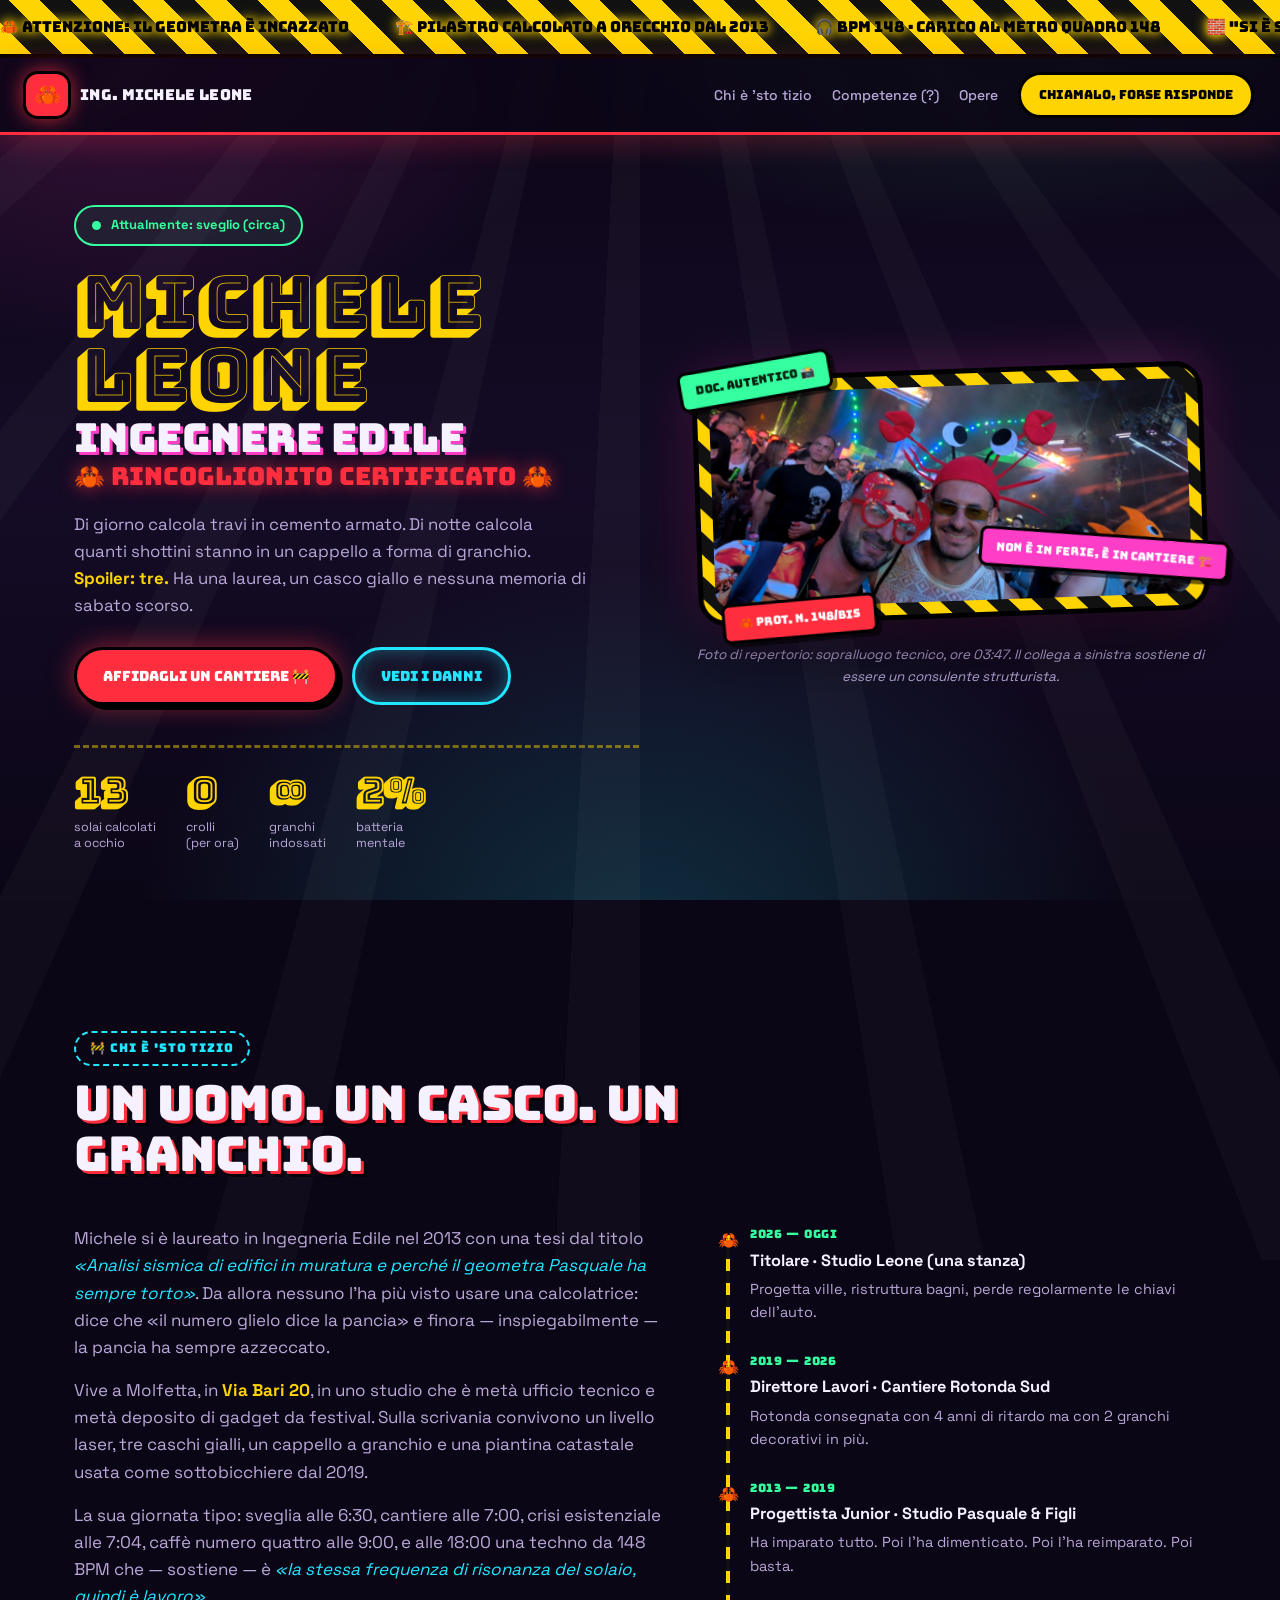
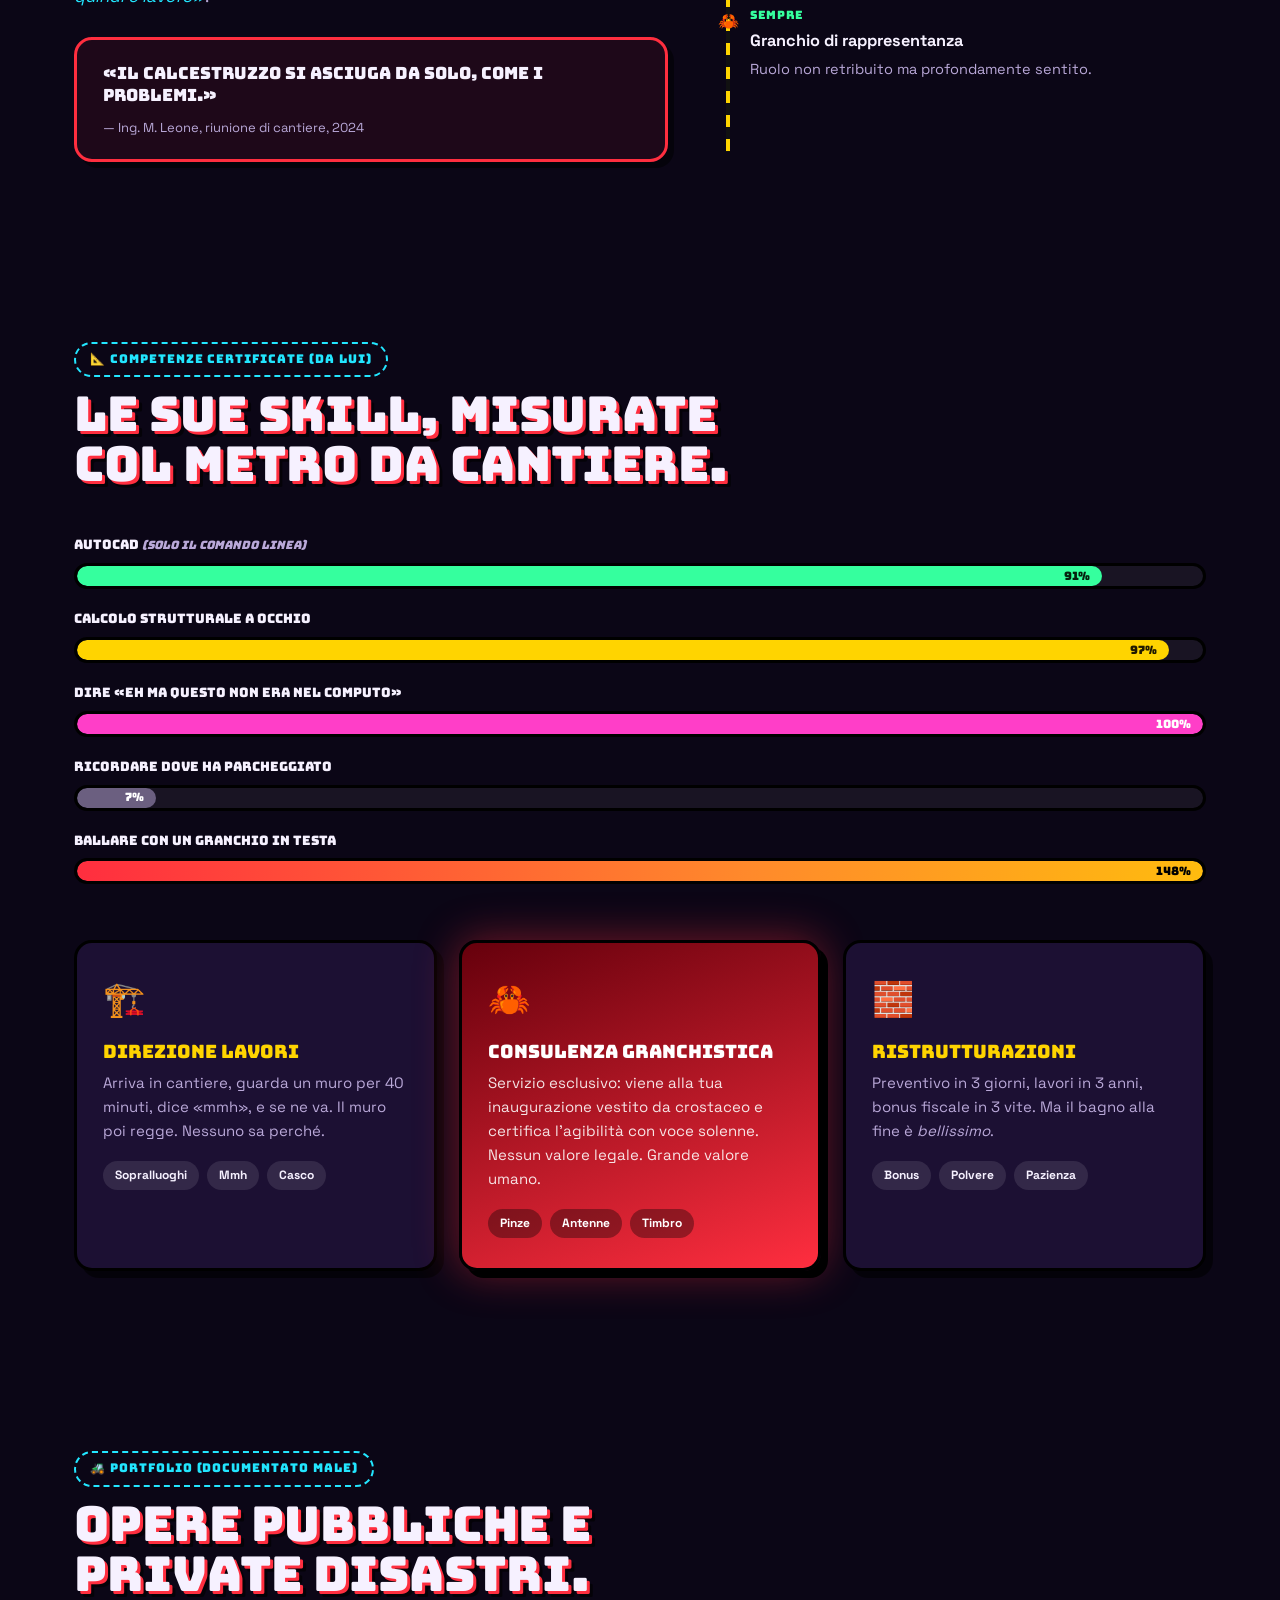
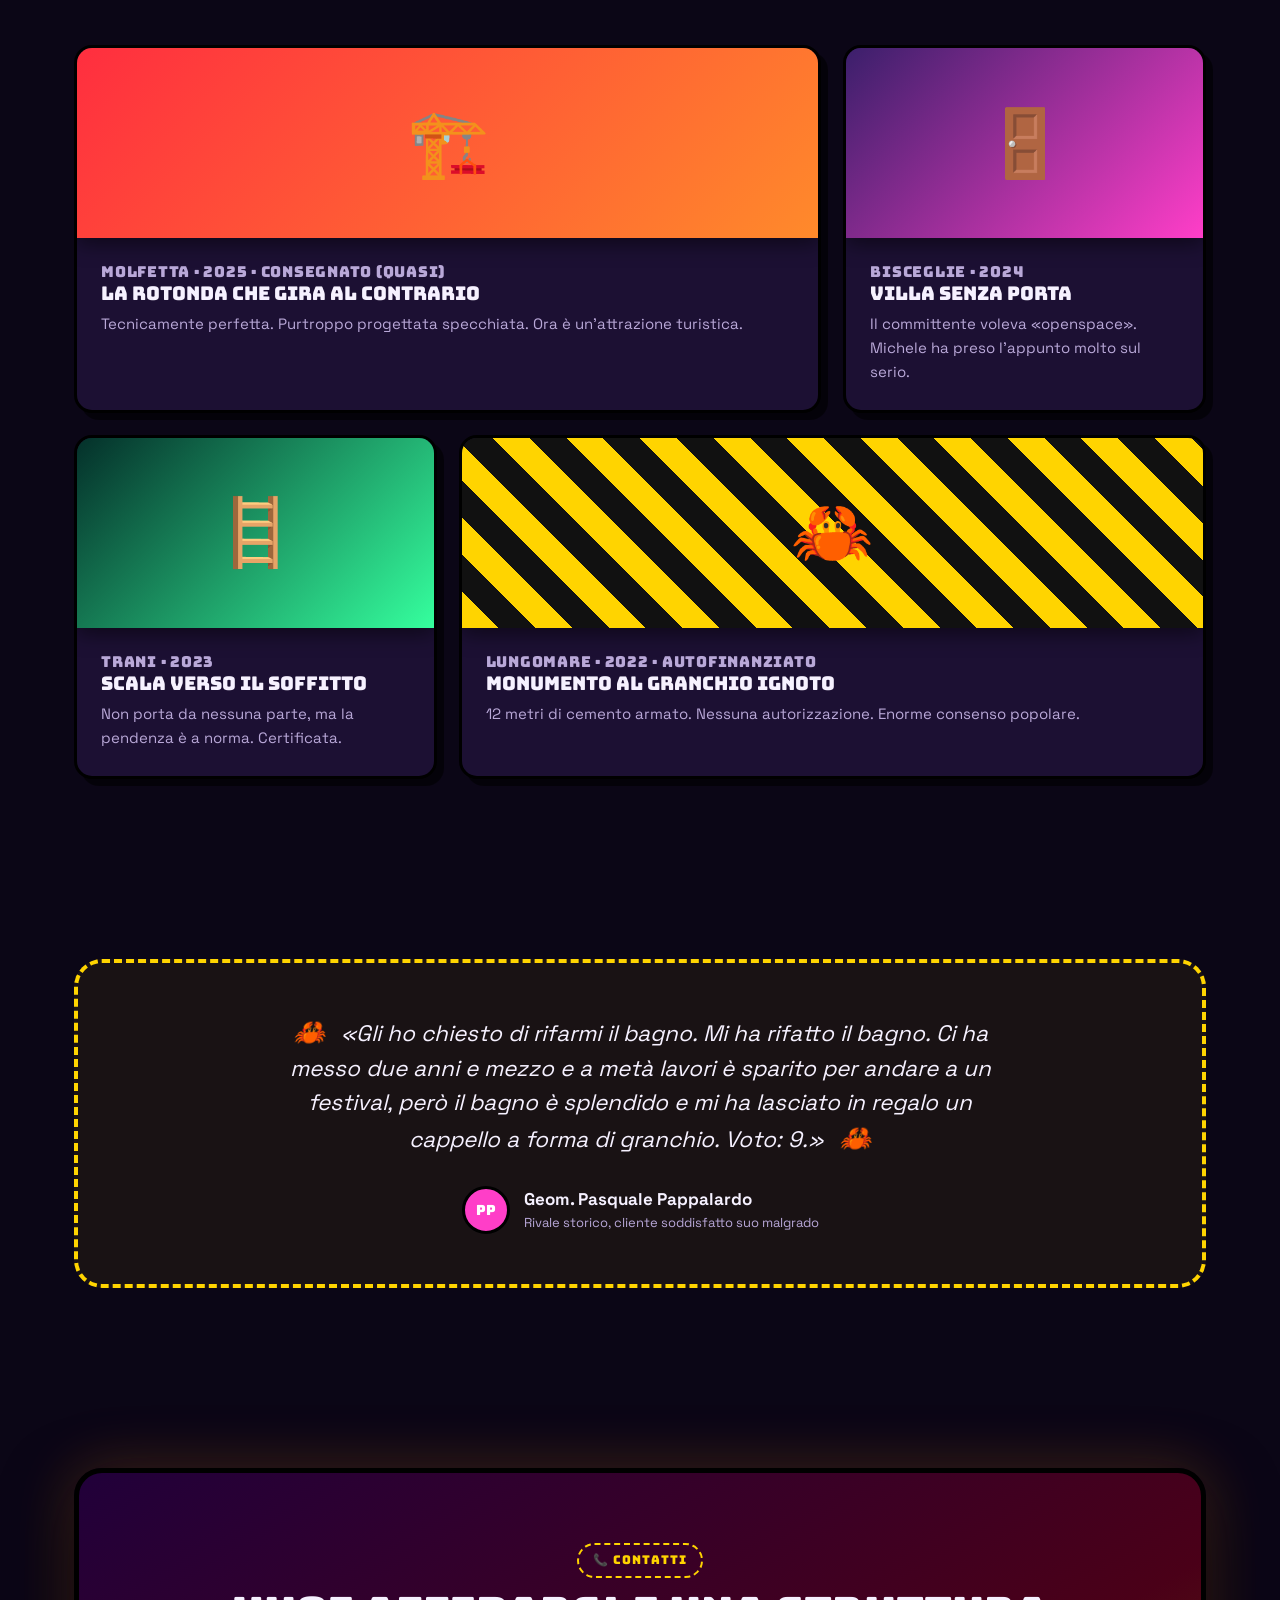
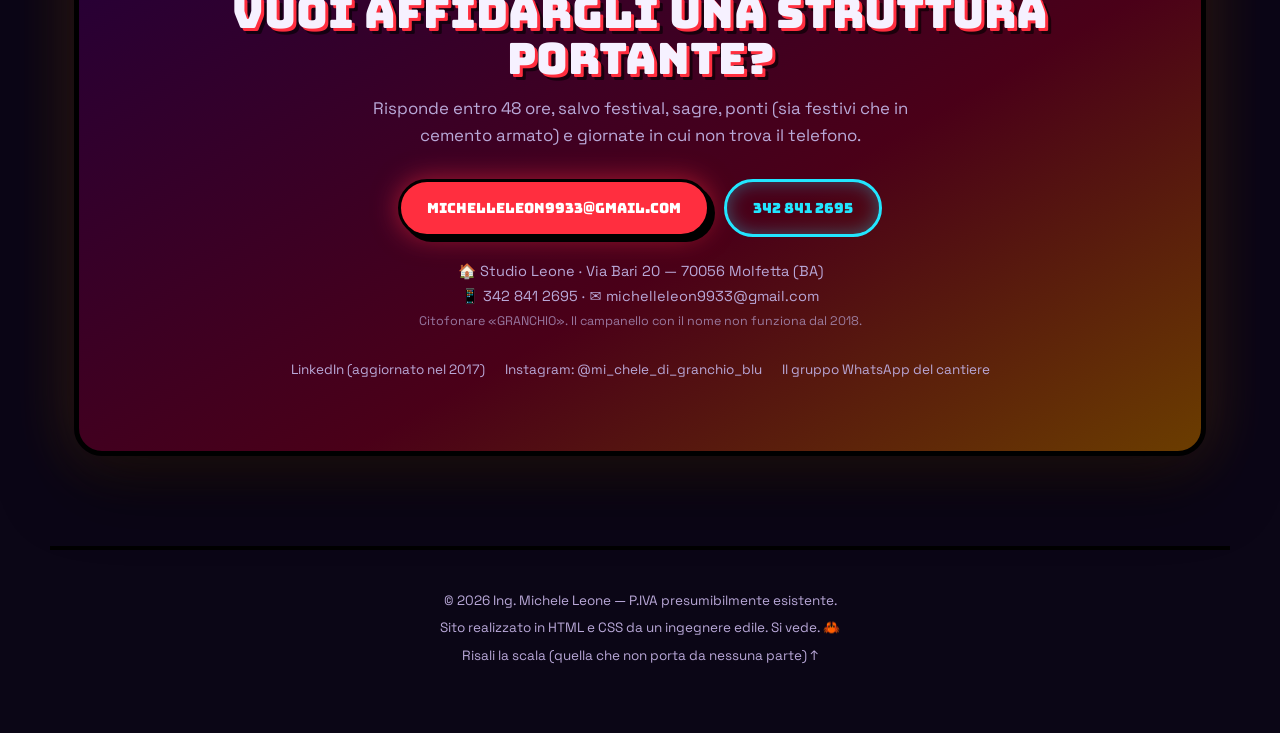
==== commit 0a4d0668: "Update address and Instagram contact" ====
--- a/michele-leone-landing/index.html
+++ b/michele-leone-landing/index.html
@@ -109,7 +109,7 @@
             pancia» e finora — inspiegabilmente — la pancia ha sempre azzeccato.
           </p>
           <p>
-            Vive a Molfetta, in <strong>Via Sottotenente Caputo 13</strong>,
+            Vive a Molfetta, in <strong>Via Bari 20</strong>,
             in uno studio che è metà ufficio tecnico e metà deposito di gadget
             da festival. Sulla scrivania convivono un livello laser, tre caschi
             gialli, un cappello a granchio e una piantina catastale usata come
@@ -289,13 +289,13 @@
           <a class="btn btn-ghost" href="tel:+393428412695">342 841 2695</a>
         </div>
         <address class="contact-address">
-          🏠 Studio Leone · Via Sottotenente Caputo 13 — 70056 Molfetta (BA)<br />
+          🏠 Studio Leone · Via Bari 20 — 70056 Molfetta (BA)<br />
           📱 342 841 2695 · ✉️ michelleleon9933@gmail.com<br />
           <small>Citofonare «GRANCHIO». Il campanello con il nome non funziona dal 2018.</small>
         </address>
         <ul class="socials">
           <li><a href="#">LinkedIn (aggiornato nel 2017)</a></li>
-          <li><a href="#">Instagram (solo foto di solai)</a></li>
+          <li><a href="https://www.instagram.com/mi_chele_di_granchio_blu/" target="_blank" rel="noopener noreferrer">Instagram: @mi_chele_di_granchio_blu</a></li>
           <li><a href="#">Il gruppo WhatsApp del cantiere</a></li>
         </ul>
       </div>
--- a/michele-leone-landing/styles.css
+++ b/michele-leone-landing/styles.css
@@ -715,16 +715,50 @@
 }
 
 @media (max-width: 640px) {
-  body { font-size: 16px; }
+  body { font-size: 16px; line-height: 1.55; }
+  .site-header { gap: 12px; padding: 10px 14px; }
+  .brand { min-width: 0; gap: 8px; }
+  .brand-mark { width: 36px; height: 36px; font-size: 18px; }
+  .brand-name { font-size: 11px; line-height: 1.2; }
   .nav a:not(.nav-cta) { display: none; }
-  .section { padding: 64px 18px; }
-  .hero { padding: 36px 18px 66px; }
-  .stats { gap: 20px; }
-  .stats strong { font-size: 1.8rem; }
+  .nav-cta { padding: 9px 11px; font-size: 10px; text-align: center; }
+  .section { padding: 56px 18px; }
+  .section-head { margin-bottom: 32px; }
+  .section h2 { font-size: clamp(1.7rem, 9vw, 2.15rem); line-height: 1.1; }
+  .hero { gap: 38px; padding: 32px 18px 56px; }
+  .eyebrow { margin-bottom: 14px; font-size: 11.5px; }
+  .hero .lead { font-size: 1rem; }
+  .hero-actions, .contact-actions { display: grid; grid-template-columns: 1fr; width: 100%; gap: 12px; }
+  .hero-actions .btn, .contact-actions .btn { width: 100%; text-align: center; }
+  .stats { display: grid; grid-template-columns: repeat(2, 1fr); gap: 22px 16px; }
+  .stats strong { font-size: 1.9rem; }
+  .stats span { font-size: 12px; }
+  .photo-frame { padding: 8px; transform: none; }
+  .photo-frame:hover { transform: none; }
+  .sticker { padding: 5px 8px; font-size: 8.5px; }
+  .sticker--1 { top: -14px; left: -6px; }
+  .sticker--2 { right: -4px; bottom: 24px; }
+  .sticker--3 { bottom: -14px; left: 10px; }
+  .hero-photo figcaption { margin-top: 20px; font-size: 12px; }
+  .about-text blockquote { padding: 18px; font-size: 1rem; }
+  .timeline { padding-left: 28px; }
+  .bars { gap: 16px; margin-bottom: 38px; }
+  .bar-label { font-size: 11.5px; }
+  .bar { height: 24px; }
+  .card { padding: 24px 20px; }
   .work-grid { grid-template-columns: 1fr; }
   .work-item--wide { grid-column: span 1; }
-  .sticker--2 { right: -8px; }
-  .crab-rain span:nth-child(2n) { display: none; }
+  .work-thumb { height: 164px; }
+  .work-body { padding: 20px; }
+  .testimonial figure { padding: 34px 20px; }
+  .testimonial blockquote { font-size: 1rem; }
+  .contact-inner { padding: 36px 18px; }
+  .contact-address { font-size: 13px; overflow-wrap: anywhere; }
+  .socials { display: grid; gap: 12px; }
+  .site-footer { padding: 26px 18px 44px; font-size: 12.5px; }
+  .crab-rain { z-index: 0; }
+  main, .site-footer { position: relative; z-index: 1; }
+  .crab-rain span:nth-child(n + 13) { display: none; }
 }
 
 @media (prefers-reduced-motion: reduce) {
